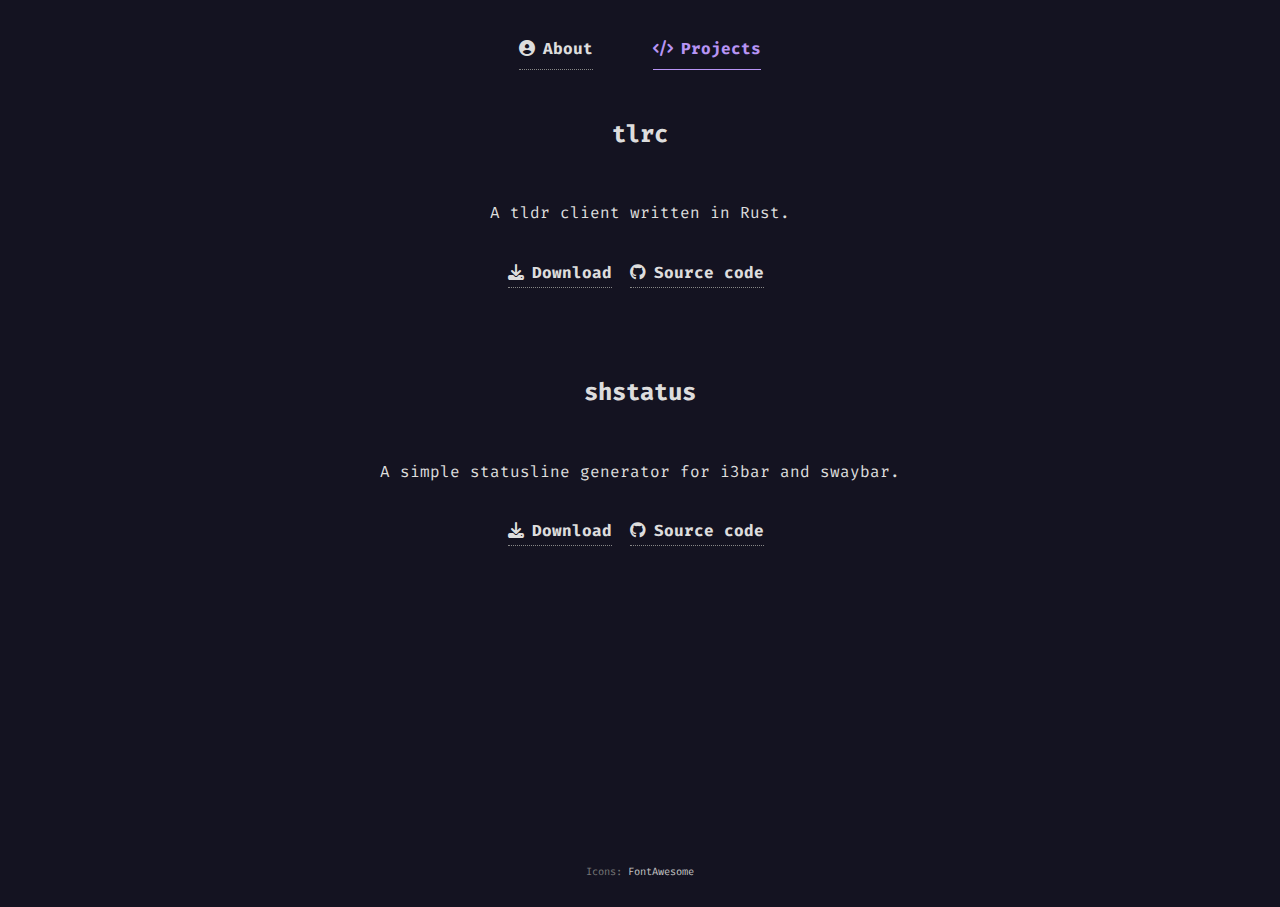
==== projects.html @ aa68a4f5 "Initial commit" ====
<!DOCTYPE html>
<html lang="en">

<head>
    <meta charset="UTF-8">
    <meta name="viewport" content="width=device-width, initial-scale=1.0">
    <title>projects - acuteenvy</title>
    <link rel="stylesheet" href="fa/css/fontawesome.min.css">
    <link rel="stylesheet" href="fa/css/solid.min.css">
    <link rel="stylesheet" href="fa/css/brands.min.css">
    <link rel="stylesheet" href="style.css">
</head>

<body>
    <nav id="navbar">
        <a href="/"><i class="fa fa-circle-user"></i>&ensp;About</a>
        <a class="active" href="/projects"><i class="fa-solid fa-code"></i>&ensp;Projects</a>
    </nav>

    <div id="container" style="justify-content: normal;">
        <h2>tlrc</h2>
        <p class="project-title">A tldr client written in Rust.</p>
        <section>
            <a href="https://github.com/acuteenvy/tlrc#installation" target="_blank" rel="noopener noreferrer"><i
                    class="fa-solid fa-download"></i>&ensp;Download</a>&ensp;
            <a href="https://github.com/acuteenvy/tlrc" target="_blank" rel="noopener noreferrer"><i
                    class="fa-brands fa-github"></i>&ensp;Source code</a>&ensp;
        </section>

        <hr style="border: 0;">

        <h2>shstatus</h2>
        <p class="project-title">A simple statusline generator for i3bar and swaybar.</p>
        <section>
            <a href="https://github.com/acuteenvy/shstatus/#installation" target="_blank" rel="noopener noreferrer"><i
                    class="fa-solid fa-download"></i>&ensp;Download</a>&ensp;
            <a href="https://github.com/acuteenvy/shstatus" target="_blank" rel="noopener noreferrer"><i
                    class="fa-brands fa-github"></i>&ensp;Source code</a>&ensp;
        </section>
    </div>

    <footer>Icons: <a id="footer-link" href="https://fontawesome.com" target="_blank"
            rel="noopener noreferrer">FontAwesome</a>
    </footer>
</body>

</html>
---- fa/css/solid.min.css ----
/*!
 * Font Awesome Free 6.4.0 by @fontawesome - https://fontawesome.com
 * License - https://fontawesome.com/license/free (Icons: CC BY 4.0, Fonts: SIL OFL 1.1, Code: MIT License)
 * Copyright 2023 Fonticons, Inc.
 */
:host,:root{--fa-style-family-classic:"Font Awesome 6 Free";--fa-font-solid:normal 900 1em/1 "Font Awesome 6 Free"}@font-face{font-family:"Font Awesome 6 Free";font-style:normal;font-weight:900;font-display:block;src:url(../webfonts/fa-solid-900.woff2) format("woff2"),url(../webfonts/fa-solid-900.ttf) format("truetype")}.fa-solid,.fas{font-weight:900}
---- fa/css/brands.min.css ----
/*!
 * Font Awesome Free 6.4.0 by @fontawesome - https://fontawesome.com
 * License - https://fontawesome.com/license/free (Icons: CC BY 4.0, Fonts: SIL OFL 1.1, Code: MIT License)
 * Copyright 2023 Fonticons, Inc.
 */
:host,:root{--fa-style-family-brands:"Font Awesome 6 Brands";--fa-font-brands:normal 400 1em/1 "Font Awesome 6 Brands"}@font-face{font-family:"Font Awesome 6 Brands";font-style:normal;font-weight:400;font-display:block;src:url(../webfonts/fa-brands-400.woff2) format("woff2"),url(../webfonts/fa-brands-400.ttf) format("truetype")}.fa-brands,.fab{font-weight:400}.fa-monero:before{content:"\f3d0"}.fa-hooli:before{content:"\f427"}.fa-yelp:before{content:"\f1e9"}.fa-cc-visa:before{content:"\f1f0"}.fa-lastfm:before{content:"\f202"}.fa-shopware:before{content:"\f5b5"}.fa-creative-commons-nc:before{content:"\f4e8"}.fa-aws:before{content:"\f375"}.fa-redhat:before{content:"\f7bc"}.fa-yoast:before{content:"\f2b1"}.fa-cloudflare:before{content:"\e07d"}.fa-ups:before{content:"\f7e0"}.fa-wpexplorer:before{content:"\f2de"}.fa-dyalog:before{content:"\f399"}.fa-bity:before{content:"\f37a"}.fa-stackpath:before{content:"\f842"}.fa-buysellads:before{content:"\f20d"}.fa-first-order:before{content:"\f2b0"}.fa-modx:before{content:"\f285"}.fa-guilded:before{content:"\e07e"}.fa-vnv:before{content:"\f40b"}.fa-js-square:before,.fa-square-js:before{content:"\f3b9"}.fa-microsoft:before{content:"\f3ca"}.fa-qq:before{content:"\f1d6"}.fa-orcid:before{content:"\f8d2"}.fa-java:before{content:"\f4e4"}.fa-invision:before{content:"\f7b0"}.fa-creative-commons-pd-alt:before{content:"\f4ed"}.fa-centercode:before{content:"\f380"}.fa-glide-g:before{content:"\f2a6"}.fa-drupal:before{content:"\f1a9"}.fa-hire-a-helper:before{content:"\f3b0"}.fa-creative-commons-by:before{content:"\f4e7"}.fa-unity:before{content:"\e049"}.fa-whmcs:before{content:"\f40d"}.fa-rocketchat:before{content:"\f3e8"}.fa-vk:before{content:"\f189"}.fa-untappd:before{content:"\f405"}.fa-mailchimp:before{content:"\f59e"}.fa-css3-alt:before{content:"\f38b"}.fa-reddit-square:before,.fa-square-reddit:before{content:"\f1a2"}.fa-vimeo-v:before{content:"\f27d"}.fa-contao:before{content:"\f26d"}.fa-square-font-awesome:before{content:"\e5ad"}.fa-deskpro:before{content:"\f38f"}.fa-sistrix:before{content:"\f3ee"}.fa-instagram-square:before,.fa-square-instagram:before{content:"\e055"}.fa-battle-net:before{content:"\f835"}.fa-the-red-yeti:before{content:"\f69d"}.fa-hacker-news-square:before,.fa-square-hacker-news:before{content:"\f3af"}.fa-edge:before{content:"\f282"}.fa-napster:before{content:"\f3d2"}.fa-snapchat-square:before,.fa-square-snapchat:before{content:"\f2ad"}.fa-google-plus-g:before{content:"\f0d5"}.fa-artstation:before{content:"\f77a"}.fa-markdown:before{content:"\f60f"}.fa-sourcetree:before{content:"\f7d3"}.fa-google-plus:before{content:"\f2b3"}.fa-diaspora:before{content:"\f791"}.fa-foursquare:before{content:"\f180"}.fa-stack-overflow:before{content:"\f16c"}.fa-github-alt:before{content:"\f113"}.fa-phoenix-squadron:before{content:"\f511"}.fa-pagelines:before{content:"\f18c"}.fa-algolia:before{content:"\f36c"}.fa-red-river:before{content:"\f3e3"}.fa-creative-commons-sa:before{content:"\f4ef"}.fa-safari:before{content:"\f267"}.fa-google:before{content:"\f1a0"}.fa-font-awesome-alt:before,.fa-square-font-awesome-stroke:before{content:"\f35c"}.fa-atlassian:before{content:"\f77b"}.fa-linkedin-in:before{content:"\f0e1"}.fa-digital-ocean:before{content:"\f391"}.fa-nimblr:before{content:"\f5a8"}.fa-chromecast:before{content:"\f838"}.fa-evernote:before{content:"\f839"}.fa-hacker-news:before{content:"\f1d4"}.fa-creative-commons-sampling:before{content:"\f4f0"}.fa-adversal:before{content:"\f36a"}.fa-creative-commons:before{content:"\f25e"}.fa-watchman-monitoring:before{content:"\e087"}.fa-fonticons:before{content:"\f280"}.fa-weixin:before{content:"\f1d7"}.fa-shirtsinbulk:before{content:"\f214"}.fa-codepen:before{content:"\f1cb"}.fa-git-alt:before{content:"\f841"}.fa-lyft:before{content:"\f3c3"}.fa-rev:before{content:"\f5b2"}.fa-windows:before{content:"\f17a"}.fa-wizards-of-the-coast:before{content:"\f730"}.fa-square-viadeo:before,.fa-viadeo-square:before{content:"\f2aa"}.fa-meetup:before{content:"\f2e0"}.fa-centos:before{content:"\f789"}.fa-adn:before{content:"\f170"}.fa-cloudsmith:before{content:"\f384"}.fa-pied-piper-alt:before{content:"\f1a8"}.fa-dribbble-square:before,.fa-square-dribbble:before{content:"\f397"}.fa-codiepie:before{content:"\f284"}.fa-node:before{content:"\f419"}.fa-mix:before{content:"\f3cb"}.fa-steam:before{content:"\f1b6"}.fa-cc-apple-pay:before{content:"\f416"}.fa-scribd:before{content:"\f28a"}.fa-openid:before{content:"\f19b"}.fa-instalod:before{content:"\e081"}.fa-expeditedssl:before{content:"\f23e"}.fa-sellcast:before{content:"\f2da"}.fa-square-twitter:before,.fa-twitter-square:before{content:"\f081"}.fa-r-project:before{content:"\f4f7"}.fa-delicious:before{content:"\f1a5"}.fa-freebsd:before{content:"\f3a4"}.fa-vuejs:before{content:"\f41f"}.fa-accusoft:before{content:"\f369"}.fa-ioxhost:before{content:"\f208"}.fa-fonticons-fi:before{content:"\f3a2"}.fa-app-store:before{content:"\f36f"}.fa-cc-mastercard:before{content:"\f1f1"}.fa-itunes-note:before{content:"\f3b5"}.fa-golang:before{content:"\e40f"}.fa-kickstarter:before{content:"\f3bb"}.fa-grav:before{content:"\f2d6"}.fa-weibo:before{content:"\f18a"}.fa-uncharted:before{content:"\e084"}.fa-firstdraft:before{content:"\f3a1"}.fa-square-youtube:before,.fa-youtube-square:before{content:"\f431"}.fa-wikipedia-w:before{content:"\f266"}.fa-rendact:before,.fa-wpressr:before{content:"\f3e4"}.fa-angellist:before{content:"\f209"}.fa-galactic-republic:before{content:"\f50c"}.fa-nfc-directional:before{content:"\e530"}.fa-skype:before{content:"\f17e"}.fa-joget:before{content:"\f3b7"}.fa-fedora:before{content:"\f798"}.fa-stripe-s:before{content:"\f42a"}.fa-meta:before{content:"\e49b"}.fa-laravel:before{content:"\f3bd"}.fa-hotjar:before{content:"\f3b1"}.fa-bluetooth-b:before{content:"\f294"}.fa-sticker-mule:before{content:"\f3f7"}.fa-creative-commons-zero:before{content:"\f4f3"}.fa-hips:before{content:"\f452"}.fa-behance:before{content:"\f1b4"}.fa-reddit:before{content:"\f1a1"}.fa-discord:before{content:"\f392"}.fa-chrome:before{content:"\f268"}.fa-app-store-ios:before{content:"\f370"}.fa-cc-discover:before{content:"\f1f2"}.fa-wpbeginner:before{content:"\f297"}.fa-confluence:before{content:"\f78d"}.fa-mdb:before{content:"\f8ca"}.fa-dochub:before{content:"\f394"}.fa-accessible-icon:before{content:"\f368"}.fa-ebay:before{content:"\f4f4"}.fa-amazon:before{content:"\f270"}.fa-unsplash:before{content:"\e07c"}.fa-yarn:before{content:"\f7e3"}.fa-square-steam:before,.fa-steam-square:before{content:"\f1b7"}.fa-500px:before{content:"\f26e"}.fa-square-vimeo:before,.fa-vimeo-square:before{content:"\f194"}.fa-asymmetrik:before{content:"\f372"}.fa-font-awesome-flag:before,.fa-font-awesome-logo-full:before,.fa-font-awesome:before{content:"\f2b4"}.fa-gratipay:before{content:"\f184"}.fa-apple:before{content:"\f179"}.fa-hive:before{content:"\e07f"}.fa-gitkraken:before{content:"\f3a6"}.fa-keybase:before{content:"\f4f5"}.fa-apple-pay:before{content:"\f415"}.fa-padlet:before{content:"\e4a0"}.fa-amazon-pay:before{content:"\f42c"}.fa-github-square:before,.fa-square-github:before{content:"\f092"}.fa-stumbleupon:before{content:"\f1a4"}.fa-fedex:before{content:"\f797"}.fa-phoenix-framework:before{content:"\f3dc"}.fa-shopify:before{content:"\e057"}.fa-neos:before{content:"\f612"}.fa-hackerrank:before{content:"\f5f7"}.fa-researchgate:before{content:"\f4f8"}.fa-swift:before{content:"\f8e1"}.fa-angular:before{content:"\f420"}.fa-speakap:before{content:"\f3f3"}.fa-angrycreative:before{content:"\f36e"}.fa-y-combinator:before{content:"\f23b"}.fa-empire:before{content:"\f1d1"}.fa-envira:before{content:"\f299"}.fa-gitlab-square:before,.fa-square-gitlab:before{content:"\e5ae"}.fa-studiovinari:before{content:"\f3f8"}.fa-pied-piper:before{content:"\f2ae"}.fa-wordpress:before{content:"\f19a"}.fa-product-hunt:before{content:"\f288"}.fa-firefox:before{content:"\f269"}.fa-linode:before{content:"\f2b8"}.fa-goodreads:before{content:"\f3a8"}.fa-odnoklassniki-square:before,.fa-square-odnoklassniki:before{content:"\f264"}.fa-jsfiddle:before{content:"\f1cc"}.fa-sith:before{content:"\f512"}.fa-themeisle:before{content:"\f2b2"}.fa-page4:before{content:"\f3d7"}.fa-hashnode:before{content:"\e499"}.fa-react:before{content:"\f41b"}.fa-cc-paypal:before{content:"\f1f4"}.fa-squarespace:before{content:"\f5be"}.fa-cc-stripe:before{content:"\f1f5"}.fa-creative-commons-share:before{content:"\f4f2"}.fa-bitcoin:before{content:"\f379"}.fa-keycdn:before{content:"\f3ba"}.fa-opera:before{content:"\f26a"}.fa-itch-io:before{content:"\f83a"}.fa-umbraco:before{content:"\f8e8"}.fa-galactic-senate:before{content:"\f50d"}.fa-ubuntu:before{content:"\f7df"}.fa-draft2digital:before{content:"\f396"}.fa-stripe:before{content:"\f429"}.fa-houzz:before{content:"\f27c"}.fa-gg:before{content:"\f260"}.fa-dhl:before{content:"\f790"}.fa-pinterest-square:before,.fa-square-pinterest:before{content:"\f0d3"}.fa-xing:before{content:"\f168"}.fa-blackberry:before{content:"\f37b"}.fa-creative-commons-pd:before{content:"\f4ec"}.fa-playstation:before{content:"\f3df"}.fa-quinscape:before{content:"\f459"}.fa-less:before{content:"\f41d"}.fa-blogger-b:before{content:"\f37d"}.fa-opencart:before{content:"\f23d"}.fa-vine:before{content:"\f1ca"}.fa-paypal:before{content:"\f1ed"}.fa-gitlab:before{content:"\f296"}.fa-typo3:before{content:"\f42b"}.fa-reddit-alien:before{content:"\f281"}.fa-yahoo:before{content:"\f19e"}.fa-dailymotion:before{content:"\e052"}.fa-affiliatetheme:before{content:"\f36b"}.fa-pied-piper-pp:before{content:"\f1a7"}.fa-bootstrap:before{content:"\f836"}.fa-odnoklassniki:before{content:"\f263"}.fa-nfc-symbol:before{content:"\e531"}.fa-ethereum:before{content:"\f42e"}.fa-speaker-deck:before{content:"\f83c"}.fa-creative-commons-nc-eu:before{content:"\f4e9"}.fa-patreon:before{content:"\f3d9"}.fa-avianex:before{content:"\f374"}.fa-ello:before{content:"\f5f1"}.fa-gofore:before{content:"\f3a7"}.fa-bimobject:before{content:"\f378"}.fa-facebook-f:before{content:"\f39e"}.fa-google-plus-square:before,.fa-square-google-plus:before{content:"\f0d4"}.fa-mandalorian:before{content:"\f50f"}.fa-first-order-alt:before{content:"\f50a"}.fa-osi:before{content:"\f41a"}.fa-google-wallet:before{content:"\f1ee"}.fa-d-and-d-beyond:before{content:"\f6ca"}.fa-periscope:before{content:"\f3da"}.fa-fulcrum:before{content:"\f50b"}.fa-cloudscale:before{content:"\f383"}.fa-forumbee:before{content:"\f211"}.fa-mizuni:before{content:"\f3cc"}.fa-schlix:before{content:"\f3ea"}.fa-square-xing:before,.fa-xing-square:before{content:"\f169"}.fa-bandcamp:before{content:"\f2d5"}.fa-wpforms:before{content:"\f298"}.fa-cloudversify:before{content:"\f385"}.fa-usps:before{content:"\f7e1"}.fa-megaport:before{content:"\f5a3"}.fa-magento:before{content:"\f3c4"}.fa-spotify:before{content:"\f1bc"}.fa-optin-monster:before{content:"\f23c"}.fa-fly:before{content:"\f417"}.fa-aviato:before{content:"\f421"}.fa-itunes:before{content:"\f3b4"}.fa-cuttlefish:before{content:"\f38c"}.fa-blogger:before{content:"\f37c"}.fa-flickr:before{content:"\f16e"}.fa-viber:before{content:"\f409"}.fa-soundcloud:before{content:"\f1be"}.fa-digg:before{content:"\f1a6"}.fa-tencent-weibo:before{content:"\f1d5"}.fa-symfony:before{content:"\f83d"}.fa-maxcdn:before{content:"\f136"}.fa-etsy:before{content:"\f2d7"}.fa-facebook-messenger:before{content:"\f39f"}.fa-audible:before{content:"\f373"}.fa-think-peaks:before{content:"\f731"}.fa-bilibili:before{content:"\e3d9"}.fa-erlang:before{content:"\f39d"}.fa-cotton-bureau:before{content:"\f89e"}.fa-dashcube:before{content:"\f210"}.fa-42-group:before,.fa-innosoft:before{content:"\e080"}.fa-stack-exchange:before{content:"\f18d"}.fa-elementor:before{content:"\f430"}.fa-pied-piper-square:before,.fa-square-pied-piper:before{content:"\e01e"}.fa-creative-commons-nd:before{content:"\f4eb"}.fa-palfed:before{content:"\f3d8"}.fa-superpowers:before{content:"\f2dd"}.fa-resolving:before{content:"\f3e7"}.fa-xbox:before{content:"\f412"}.fa-searchengin:before{content:"\f3eb"}.fa-tiktok:before{content:"\e07b"}.fa-facebook-square:before,.fa-square-facebook:before{content:"\f082"}.fa-renren:before{content:"\f18b"}.fa-linux:before{content:"\f17c"}.fa-glide:before{content:"\f2a5"}.fa-linkedin:before{content:"\f08c"}.fa-hubspot:before{content:"\f3b2"}.fa-deploydog:before{content:"\f38e"}.fa-twitch:before{content:"\f1e8"}.fa-ravelry:before{content:"\f2d9"}.fa-mixer:before{content:"\e056"}.fa-lastfm-square:before,.fa-square-lastfm:before{content:"\f203"}.fa-vimeo:before{content:"\f40a"}.fa-mendeley:before{content:"\f7b3"}.fa-uniregistry:before{content:"\f404"}.fa-figma:before{content:"\f799"}.fa-creative-commons-remix:before{content:"\f4ee"}.fa-cc-amazon-pay:before{content:"\f42d"}.fa-dropbox:before{content:"\f16b"}.fa-instagram:before{content:"\f16d"}.fa-cmplid:before{content:"\e360"}.fa-facebook:before{content:"\f09a"}.fa-gripfire:before{content:"\f3ac"}.fa-jedi-order:before{content:"\f50e"}.fa-uikit:before{content:"\f403"}.fa-fort-awesome-alt:before{content:"\f3a3"}.fa-phabricator:before{content:"\f3db"}.fa-ussunnah:before{content:"\f407"}.fa-earlybirds:before{content:"\f39a"}.fa-trade-federation:before{content:"\f513"}.fa-autoprefixer:before{content:"\f41c"}.fa-whatsapp:before{content:"\f232"}.fa-slideshare:before{content:"\f1e7"}.fa-google-play:before{content:"\f3ab"}.fa-viadeo:before{content:"\f2a9"}.fa-line:before{content:"\f3c0"}.fa-google-drive:before{content:"\f3aa"}.fa-servicestack:before{content:"\f3ec"}.fa-simplybuilt:before{content:"\f215"}.fa-bitbucket:before{content:"\f171"}.fa-imdb:before{content:"\f2d8"}.fa-deezer:before{content:"\e077"}.fa-raspberry-pi:before{content:"\f7bb"}.fa-jira:before{content:"\f7b1"}.fa-docker:before{content:"\f395"}.fa-screenpal:before{content:"\e570"}.fa-bluetooth:before{content:"\f293"}.fa-gitter:before{content:"\f426"}.fa-d-and-d:before{content:"\f38d"}.fa-microblog:before{content:"\e01a"}.fa-cc-diners-club:before{content:"\f24c"}.fa-gg-circle:before{content:"\f261"}.fa-pied-piper-hat:before{content:"\f4e5"}.fa-kickstarter-k:before{content:"\f3bc"}.fa-yandex:before{content:"\f413"}.fa-readme:before{content:"\f4d5"}.fa-html5:before{content:"\f13b"}.fa-sellsy:before{content:"\f213"}.fa-sass:before{content:"\f41e"}.fa-wirsindhandwerk:before,.fa-wsh:before{content:"\e2d0"}.fa-buromobelexperte:before{content:"\f37f"}.fa-salesforce:before{content:"\f83b"}.fa-octopus-deploy:before{content:"\e082"}.fa-medapps:before{content:"\f3c6"}.fa-ns8:before{content:"\f3d5"}.fa-pinterest-p:before{content:"\f231"}.fa-apper:before{content:"\f371"}.fa-fort-awesome:before{content:"\f286"}.fa-waze:before{content:"\f83f"}.fa-cc-jcb:before{content:"\f24b"}.fa-snapchat-ghost:before,.fa-snapchat:before{content:"\f2ab"}.fa-fantasy-flight-games:before{content:"\f6dc"}.fa-rust:before{content:"\e07a"}.fa-wix:before{content:"\f5cf"}.fa-behance-square:before,.fa-square-behance:before{content:"\f1b5"}.fa-supple:before{content:"\f3f9"}.fa-rebel:before{content:"\f1d0"}.fa-css3:before{content:"\f13c"}.fa-staylinked:before{content:"\f3f5"}.fa-kaggle:before{content:"\f5fa"}.fa-space-awesome:before{content:"\e5ac"}.fa-deviantart:before{content:"\f1bd"}.fa-cpanel:before{content:"\f388"}.fa-goodreads-g:before{content:"\f3a9"}.fa-git-square:before,.fa-square-git:before{content:"\f1d2"}.fa-square-tumblr:before,.fa-tumblr-square:before{content:"\f174"}.fa-trello:before{content:"\f181"}.fa-creative-commons-nc-jp:before{content:"\f4ea"}.fa-get-pocket:before{content:"\f265"}.fa-perbyte:before{content:"\e083"}.fa-grunt:before{content:"\f3ad"}.fa-weebly:before{content:"\f5cc"}.fa-connectdevelop:before{content:"\f20e"}.fa-leanpub:before{content:"\f212"}.fa-black-tie:before{content:"\f27e"}.fa-themeco:before{content:"\f5c6"}.fa-python:before{content:"\f3e2"}.fa-android:before{content:"\f17b"}.fa-bots:before{content:"\e340"}.fa-free-code-camp:before{content:"\f2c5"}.fa-hornbill:before{content:"\f592"}.fa-js:before{content:"\f3b8"}.fa-ideal:before{content:"\e013"}.fa-git:before{content:"\f1d3"}.fa-dev:before{content:"\f6cc"}.fa-sketch:before{content:"\f7c6"}.fa-yandex-international:before{content:"\f414"}.fa-cc-amex:before{content:"\f1f3"}.fa-uber:before{content:"\f402"}.fa-github:before{content:"\f09b"}.fa-php:before{content:"\f457"}.fa-alipay:before{content:"\f642"}.fa-youtube:before{content:"\f167"}.fa-skyatlas:before{content:"\f216"}.fa-firefox-browser:before{content:"\e007"}.fa-replyd:before{content:"\f3e6"}.fa-suse:before{content:"\f7d6"}.fa-jenkins:before{content:"\f3b6"}.fa-twitter:before{content:"\f099"}.fa-rockrms:before{content:"\f3e9"}.fa-pinterest:before{content:"\f0d2"}.fa-buffer:before{content:"\f837"}.fa-npm:before{content:"\f3d4"}.fa-yammer:before{content:"\f840"}.fa-btc:before{content:"\f15a"}.fa-dribbble:before{content:"\f17d"}.fa-stumbleupon-circle:before{content:"\f1a3"}.fa-internet-explorer:before{content:"\f26b"}.fa-stubber:before{content:"\e5c7"}.fa-telegram-plane:before,.fa-telegram:before{content:"\f2c6"}.fa-old-republic:before{content:"\f510"}.fa-odysee:before{content:"\e5c6"}.fa-square-whatsapp:before,.fa-whatsapp-square:before{content:"\f40c"}.fa-node-js:before{content:"\f3d3"}.fa-edge-legacy:before{content:"\e078"}.fa-slack-hash:before,.fa-slack:before{content:"\f198"}.fa-medrt:before{content:"\f3c8"}.fa-usb:before{content:"\f287"}.fa-tumblr:before{content:"\f173"}.fa-vaadin:before{content:"\f408"}.fa-quora:before{content:"\f2c4"}.fa-reacteurope:before{content:"\f75d"}.fa-medium-m:before,.fa-medium:before{content:"\f23a"}.fa-amilia:before{content:"\f36d"}.fa-mixcloud:before{content:"\f289"}.fa-flipboard:before{content:"\f44d"}.fa-viacoin:before{content:"\f237"}.fa-critical-role:before{content:"\f6c9"}.fa-sitrox:before{content:"\e44a"}.fa-discourse:before{content:"\f393"}.fa-joomla:before{content:"\f1aa"}.fa-mastodon:before{content:"\f4f6"}.fa-airbnb:before{content:"\f834"}.fa-wolf-pack-battalion:before{content:"\f514"}.fa-buy-n-large:before{content:"\f8a6"}.fa-gulp:before{content:"\f3ae"}.fa-creative-commons-sampling-plus:before{content:"\f4f1"}.fa-strava:before{content:"\f428"}.fa-ember:before{content:"\f423"}.fa-canadian-maple-leaf:before{content:"\f785"}.fa-teamspeak:before{content:"\f4f9"}.fa-pushed:before{content:"\f3e1"}.fa-wordpress-simple:before{content:"\f411"}.fa-nutritionix:before{content:"\f3d6"}.fa-wodu:before{content:"\e088"}.fa-google-pay:before{content:"\e079"}.fa-intercom:before{content:"\f7af"}.fa-zhihu:before{content:"\f63f"}.fa-korvue:before{content:"\f42f"}.fa-pix:before{content:"\e43a"}.fa-steam-symbol:before{content:"\f3f6"}
---- style.css ----
@import url('https://fonts.googleapis.com/css2?family=Fira+Code:wght@400;700&display=swap');

body {
    background-color: #141321;
    color: #dddddd;
    margin: auto;
    max-width: 960px;
    line-height: 1.8em;
    font-family: 'Fira Code', monospace;
}

#navbar {
    width: 100%;
    display: flex;
    justify-content: center;
}

#navbar a {
    margin: 30px 30px;
    padding: 5px 0px;
}

#navbar a.active {
    color: #b794f4;
    border-bottom: 1px solid #b794f4;
}

#container {
    min-height: 82vh;
    display: flex;
    align-items: center;
    justify-content: center;
    flex-direction: column;
}

#footer-link {
    color: #c4c4c4;
    font-weight: normal;
    text-decoration: none;
    border: none;
}

.icon-link,
.icon-link:hover {
    border: none;
}

code {
    color: #b794f4;
    background-color: #1e1e2e;
    padding: 5px;
}

footer {
    color: #777777;
    font-size: 10.4px;
    text-align: center;
    margin: 20px;
}

a {
    color: #dddddd;
    font-weight: bold;
    text-decoration: none;
    border-bottom: 1px dotted #868686;
    padding-bottom: 4px;
}

a:hover,
#footer-link:hover {
    color: #ffffff;
    border-bottom: 1px solid #ffffff;
}

hr {
    border: 1px solid #403c77;
    width: 25%;
    margin-top: 50px;
    margin-bottom: 20px;
}

.project-title {
    padding: 15px;
}
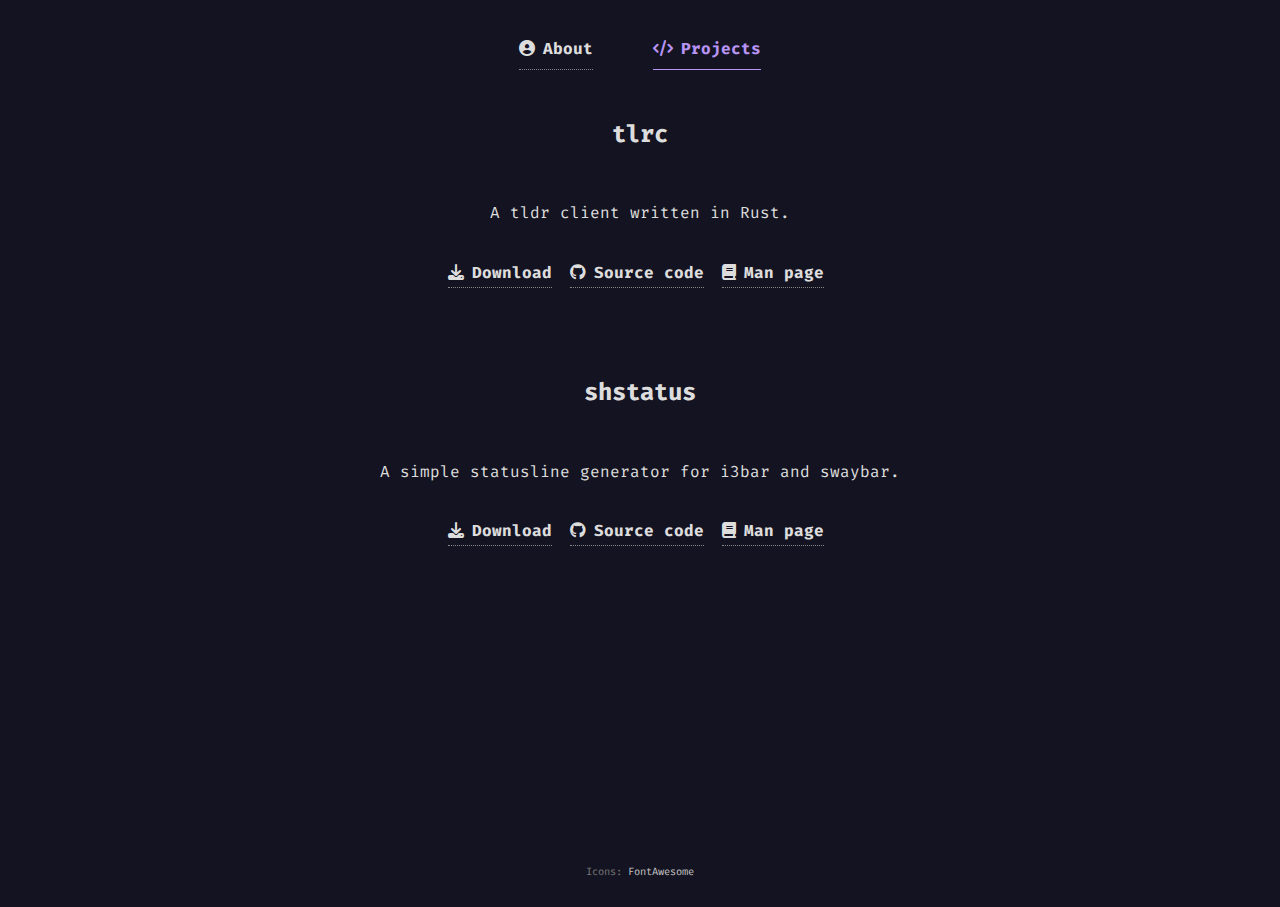
==== commit 28e56cc0: "Add links to documentation" ====
--- a/projects.html
+++ b/projects.html
@@ -25,6 +25,7 @@
                     class="fa-solid fa-download"></i>&ensp;Download</a>&ensp;
             <a href="https://github.com/acuteenvy/tlrc" target="_blank" rel="noopener noreferrer"><i
                     class="fa-brands fa-github"></i>&ensp;Source code</a>&ensp;
+            <a href="/tlrc" target="_blank"><i class="fa-solid fa-book"></i>&ensp;Man page</a>&ensp;
         </section>
 
         <hr style="border: 0;">
@@ -36,6 +37,7 @@
                     class="fa-solid fa-download"></i>&ensp;Download</a>&ensp;
             <a href="https://github.com/acuteenvy/shstatus" target="_blank" rel="noopener noreferrer"><i
                     class="fa-brands fa-github"></i>&ensp;Source code</a>&ensp;
+            <a href="/shstatus" target="_blank"><i class="fa-solid fa-book"></i>&ensp;Man page</a>&ensp;
         </section>
     </div>
 
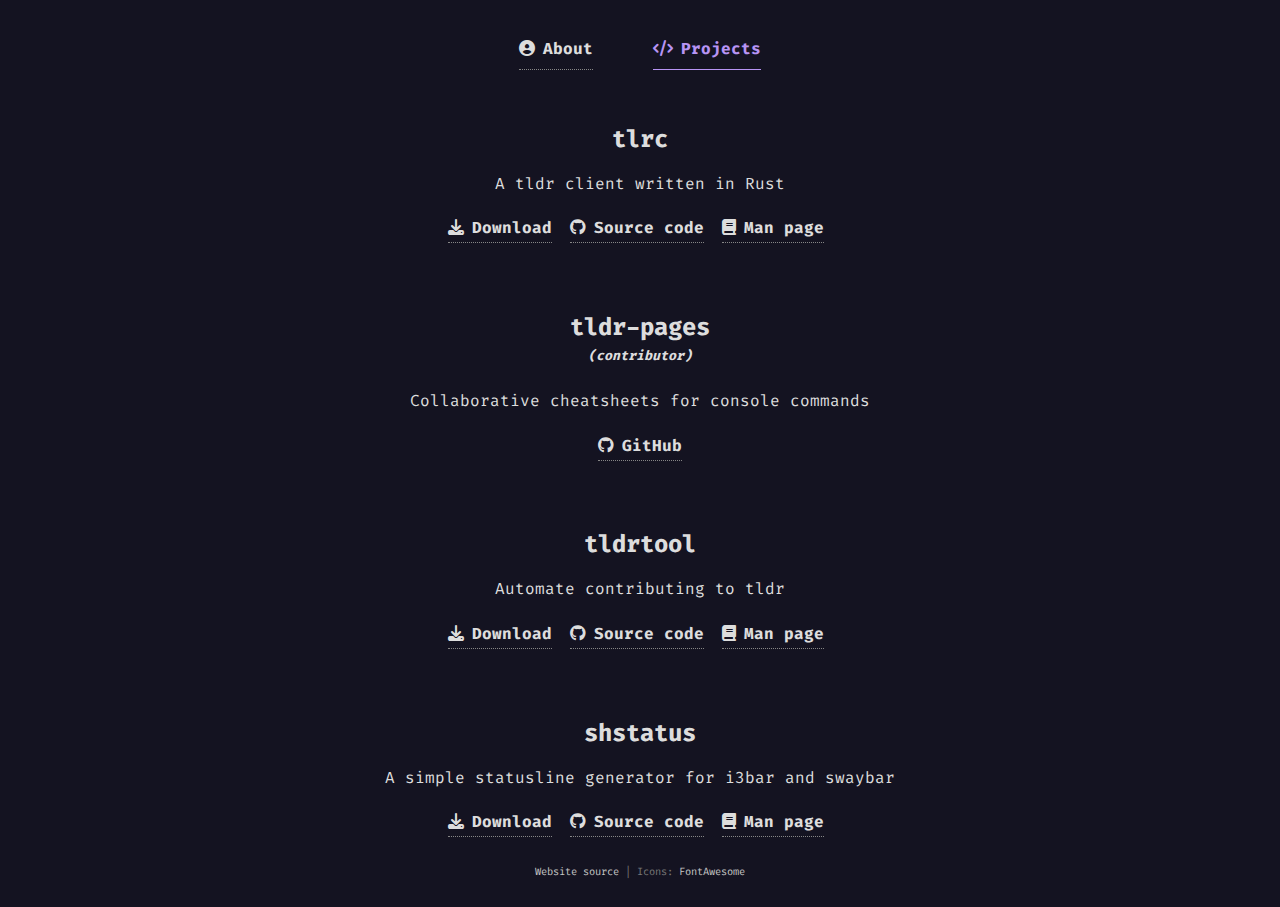
==== commit b47556b3: "projects: update, add source link to footer" ====
--- a/projects.html
+++ b/projects.html
@@ -18,8 +18,8 @@
     </nav>
 
     <div id="container" style="justify-content: normal;">
-        <h2>tlrc</h2>
-        <p class="project-title">A tldr client written in Rust.</p>
+        <h2 class="project-name" style="margin-top: 25px;">tlrc</h2>
+        <p>A tldr client written in Rust</p>
         <section>
             <a href="https://github.com/acuteenvy/tlrc#installation" target="_blank" rel="noopener noreferrer"><i
                     class="fa-solid fa-download"></i>&ensp;Download</a>&ensp;
@@ -30,8 +30,30 @@
 
         <hr style="border: 0;">
 
-        <h2>shstatus</h2>
-        <p class="project-title">A simple statusline generator for i3bar and swaybar.</p>
+        <h2 class="project-name">tldr-pages</h2>
+        <h5 class="under-name">(contributor)</h5>
+        <p>Collaborative cheatsheets for console commands</p>
+        <section>
+            <a href="https://github.com/tldr-pages/tldr" target="_blank" rel="noopener noreferrer"><i
+                    class="fa-brands fa-github"></i>&ensp;GitHub</a>
+        </section>
+
+        <hr style="border: 0;">
+
+        <h2 class="project-name">tldrtool</h2>
+        <p>Automate contributing to tldr</p>
+        <section>
+            <a href="https://github.com/acuteenvy/tldrtool#installation" target="_blank" rel="noopener noreferrer"><i
+                    class="fa-solid fa-download"></i>&ensp;Download</a>&ensp;
+            <a href="https://github.com/acuteenvy/tldrtool" target="_blank" rel="noopener noreferrer"><i
+                    class="fa-brands fa-github"></i>&ensp;Source code</a>&ensp;
+            <a href="/tldrtool" target="_blank"><i class="fa-solid fa-book"></i>&ensp;Man page</a>&ensp;
+        </section>
+
+        <hr style="border: 0;">
+
+        <h2 class="project-name">shstatus</h2>
+        <p>A simple statusline generator for i3bar and swaybar</p>
         <section>
             <a href="https://github.com/acuteenvy/shstatus/#installation" target="_blank" rel="noopener noreferrer"><i
                     class="fa-solid fa-download"></i>&ensp;Download</a>&ensp;
@@ -41,7 +63,10 @@
         </section>
     </div>
 
-    <footer>Icons: <a id="footer-link" href="https://fontawesome.com" target="_blank"
+    <footer>
+        <a class="footer-link" href="https://github.com/acuteenvy/acuteenvy.github.io" target="_blank"
+            rel="noopener noreferrer">Website source</a> |
+        Icons: <a class="footer-link" href="https://fontawesome.com" target="_blank"
             rel="noopener noreferrer">FontAwesome</a>
     </footer>
 </body>
--- a/style.css
+++ b/style.css
@@ -33,7 +33,7 @@
     flex-direction: column;
 }
 
-#footer-link {
+.footer-link {
     color: #c4c4c4;
     font-weight: normal;
     text-decoration: none;
@@ -79,6 +79,12 @@
     margin-bottom: 20px;
 }
 
-.project-title {
-    padding: 15px;
+.project-name,
+.under-name {
+    margin-bottom: 0;
+    margin-top: 0;
 }
+
+.under-name {
+    font-style: italic;
+}
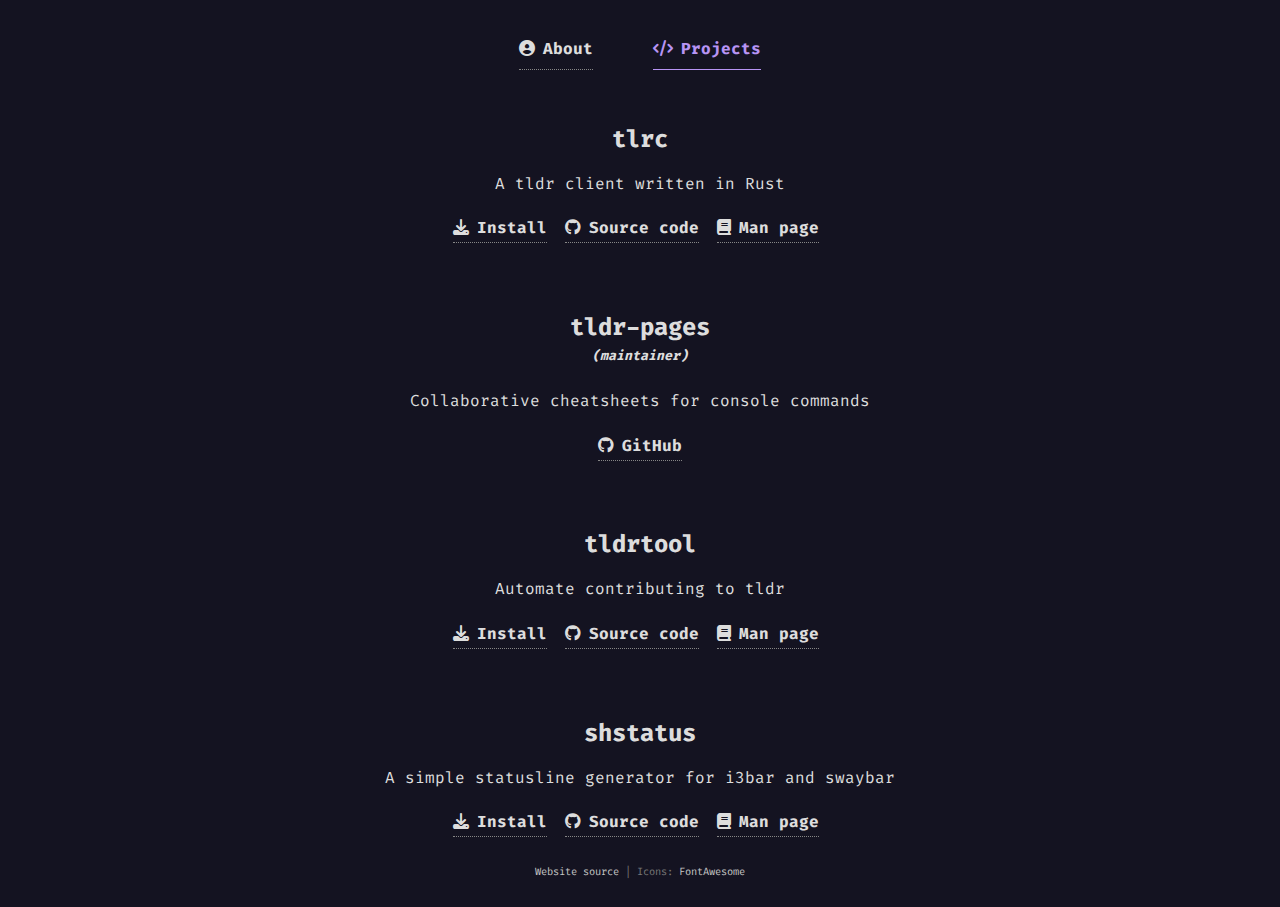
==== commit c665fbd3: "Remove `target="_blank"`" ====
--- a/projects.html
+++ b/projects.html
@@ -21,20 +21,20 @@
         <h2 class="project-name" style="margin-top: 25px;">tlrc</h2>
         <p>A tldr client written in Rust</p>
         <section>
-            <a href="https://github.com/acuteenvy/tlrc#installation" target="_blank" rel="noopener noreferrer"><i
-                    class="fa-solid fa-download"></i>&ensp;Download</a>&ensp;
-            <a href="https://github.com/acuteenvy/tlrc" target="_blank" rel="noopener noreferrer"><i
+            <a href="https://github.com/acuteenvy/tlrc#installation" rel="noopener noreferrer"><i
+                    class="fa-solid fa-download"></i>&ensp;Install</a>&ensp;
+            <a href="https://github.com/acuteenvy/tlrc" rel="noopener noreferrer"><i
                     class="fa-brands fa-github"></i>&ensp;Source code</a>&ensp;
-            <a href="/tlrc" target="_blank"><i class="fa-solid fa-book"></i>&ensp;Man page</a>&ensp;
+            <a href="/tlrc"><i class="fa-solid fa-book"></i>&ensp;Man page</a>&ensp;
         </section>
 
         <hr style="border: 0;">
 
         <h2 class="project-name">tldr-pages</h2>
-        <h5 class="under-name">(contributor)</h5>
+        <h5 class="under-name">(maintainer)</h5>
         <p>Collaborative cheatsheets for console commands</p>
         <section>
-            <a href="https://github.com/tldr-pages/tldr" target="_blank" rel="noopener noreferrer"><i
+            <a href="https://github.com/tldr-pages/tldr" rel="noopener noreferrer"><i
                     class="fa-brands fa-github"></i>&ensp;GitHub</a>
         </section>
 
@@ -43,11 +43,11 @@
         <h2 class="project-name">tldrtool</h2>
         <p>Automate contributing to tldr</p>
         <section>
-            <a href="https://github.com/acuteenvy/tldrtool#installation" target="_blank" rel="noopener noreferrer"><i
-                    class="fa-solid fa-download"></i>&ensp;Download</a>&ensp;
-            <a href="https://github.com/acuteenvy/tldrtool" target="_blank" rel="noopener noreferrer"><i
+            <a href="https://github.com/acuteenvy/tldrtool#installation" rel="noopener noreferrer"><i
+                    class="fa-solid fa-download"></i>&ensp;Install</a>&ensp;
+            <a href="https://github.com/acuteenvy/tldrtool" rel="noopener noreferrer"><i
                     class="fa-brands fa-github"></i>&ensp;Source code</a>&ensp;
-            <a href="/tldrtool" target="_blank"><i class="fa-solid fa-book"></i>&ensp;Man page</a>&ensp;
+            <a href="/tldrtool"><i class="fa-solid fa-book"></i>&ensp;Man page</a>&ensp;
         </section>
 
         <hr style="border: 0;">
@@ -55,18 +55,18 @@
         <h2 class="project-name">shstatus</h2>
         <p>A simple statusline generator for i3bar and swaybar</p>
         <section>
-            <a href="https://github.com/acuteenvy/shstatus/#installation" target="_blank" rel="noopener noreferrer"><i
-                    class="fa-solid fa-download"></i>&ensp;Download</a>&ensp;
-            <a href="https://github.com/acuteenvy/shstatus" target="_blank" rel="noopener noreferrer"><i
+            <a href="https://github.com/acuteenvy/shstatus/#installation" rel="noopener noreferrer"><i
+                    class="fa-solid fa-download"></i>&ensp;Install</a>&ensp;
+            <a href="https://github.com/acuteenvy/shstatus" rel="noopener noreferrer"><i
                     class="fa-brands fa-github"></i>&ensp;Source code</a>&ensp;
-            <a href="/shstatus" target="_blank"><i class="fa-solid fa-book"></i>&ensp;Man page</a>&ensp;
+            <a href="/shstatus"><i class="fa-solid fa-book"></i>&ensp;Man page</a>&ensp;
         </section>
     </div>
 
     <footer>
-        <a class="footer-link" href="https://github.com/acuteenvy/acuteenvy.github.io" target="_blank"
+        <a class="footer-link" href="https://github.com/acuteenvy/acuteenvy.github.io"
             rel="noopener noreferrer">Website source</a> |
-        Icons: <a class="footer-link" href="https://fontawesome.com" target="_blank"
+        Icons: <a class="footer-link" href="https://fontawesome.com"
             rel="noopener noreferrer">FontAwesome</a>
     </footer>
 </body>
--- a/style.css
+++ b/style.css
@@ -66,8 +66,7 @@
     padding-bottom: 4px;
 }
 
-a:hover,
-#footer-link:hover {
+a:hover {
     color: #ffffff;
     border-bottom: 1px solid #ffffff;
 }
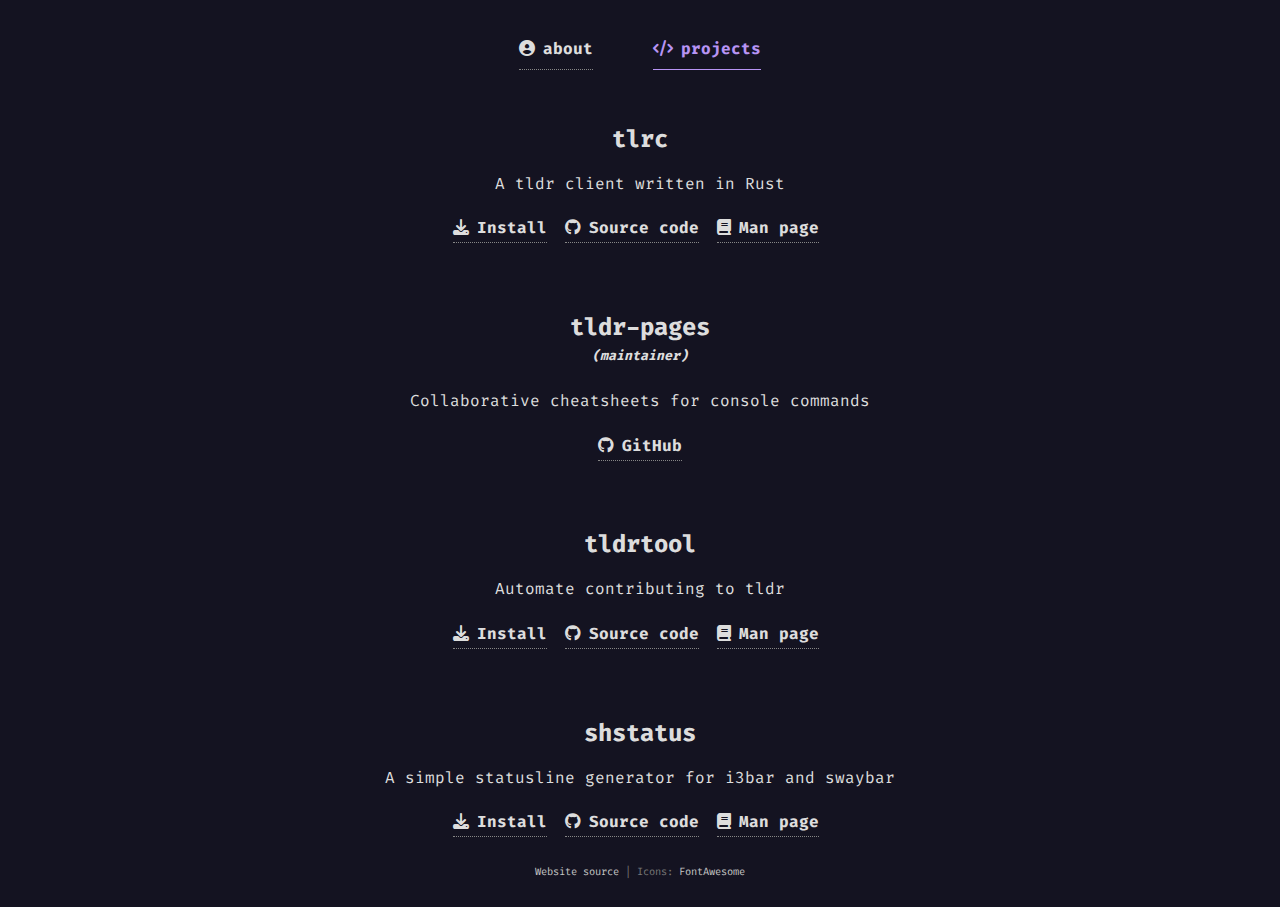
==== commit 314bcecb: "Add matrix url & pgp key" ====
--- a/projects.html
+++ b/projects.html
@@ -4,7 +4,7 @@
 <head>
     <meta charset="UTF-8">
     <meta name="viewport" content="width=device-width, initial-scale=1.0">
-    <title>projects - acuteenvy</title>
+    <title>projects | acuteenvy</title>
     <link rel="stylesheet" href="fa/css/fontawesome.min.css">
     <link rel="stylesheet" href="fa/css/solid.min.css">
     <link rel="stylesheet" href="fa/css/brands.min.css">
@@ -13,8 +13,8 @@
 
 <body>
     <nav id="navbar">
-        <a href="/"><i class="fa fa-circle-user"></i>&ensp;About</a>
-        <a class="active" href="/projects"><i class="fa-solid fa-code"></i>&ensp;Projects</a>
+        <a href="/"><i class="fa fa-circle-user"></i>&ensp;about</a>
+        <a class="active" href="/projects"><i class="fa-solid fa-code"></i>&ensp;projects</a>
     </nav>
 
     <div id="container" style="justify-content: normal;">
@@ -64,10 +64,9 @@
     </div>
 
     <footer>
-        <a class="footer-link" href="https://github.com/acuteenvy/acuteenvy.github.io"
-            rel="noopener noreferrer">Website source</a> |
-        Icons: <a class="footer-link" href="https://fontawesome.com"
-            rel="noopener noreferrer">FontAwesome</a>
+        <a class="footer-link" href="https://github.com/acuteenvy/acuteenvy.github.io" rel="noopener noreferrer">Website
+            source</a> |
+        Icons: <a class="footer-link" href="https://fontawesome.com" rel="noopener noreferrer">FontAwesome</a>
     </footer>
 </body>
 
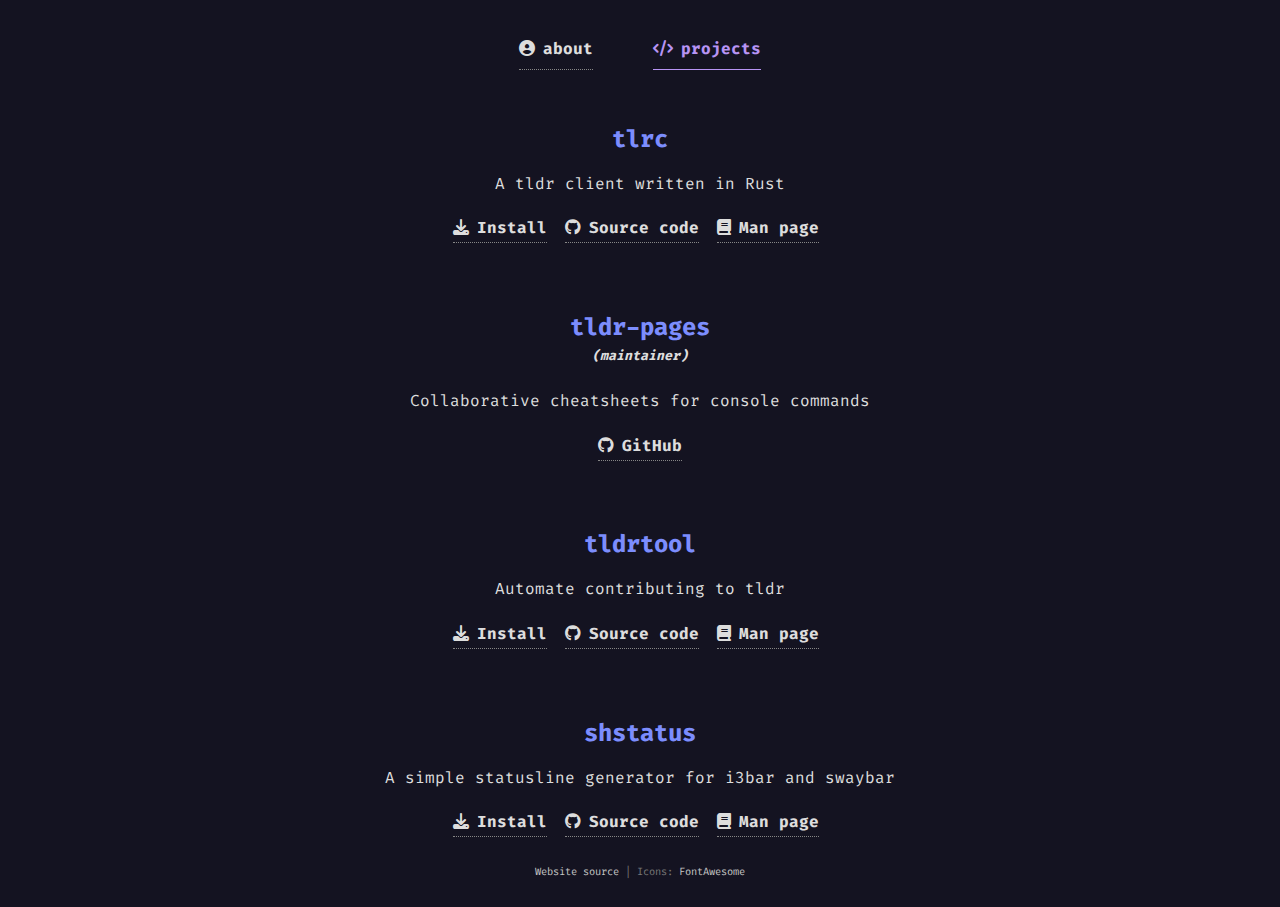
==== commit 1ec9b2ea: "Update URL for tlrc to tldr-pages/tlrc" ====
--- a/projects.html
+++ b/projects.html
@@ -21,11 +21,12 @@
         <h2 class="project-name" style="margin-top: 25px;">tlrc</h2>
         <p>A tldr client written in Rust</p>
         <section>
-            <a href="https://github.com/acuteenvy/tlrc#installation" rel="noopener noreferrer"><i
+            <a href="https://github.com/tldr-pages/tlrc#installation" rel="noopener noreferrer"><i
                     class="fa-solid fa-download"></i>&ensp;Install</a>&ensp;
-            <a href="https://github.com/acuteenvy/tlrc" rel="noopener noreferrer"><i
+            <a href="https://github.com/tldr-pages/tlrc" rel="noopener noreferrer"><i
                     class="fa-brands fa-github"></i>&ensp;Source code</a>&ensp;
-            <a href="/tlrc"><i class="fa-solid fa-book"></i>&ensp;Man page</a>&ensp;
+            <a href="https://tldr.sh/tlrc" rel="noopener noreferrer"><i
+                    class="fa-solid fa-book"></i>&ensp;Man page</a>&ensp;
         </section>
 
         <hr style="border: 0;">
--- a/style.css
+++ b/style.css
@@ -78,6 +78,11 @@
     margin-bottom: 20px;
 }
 
+.colored-heading,
+.project-name {
+    color: #7c8dfd;
+}
+
 .project-name,
 .under-name {
     margin-bottom: 0;
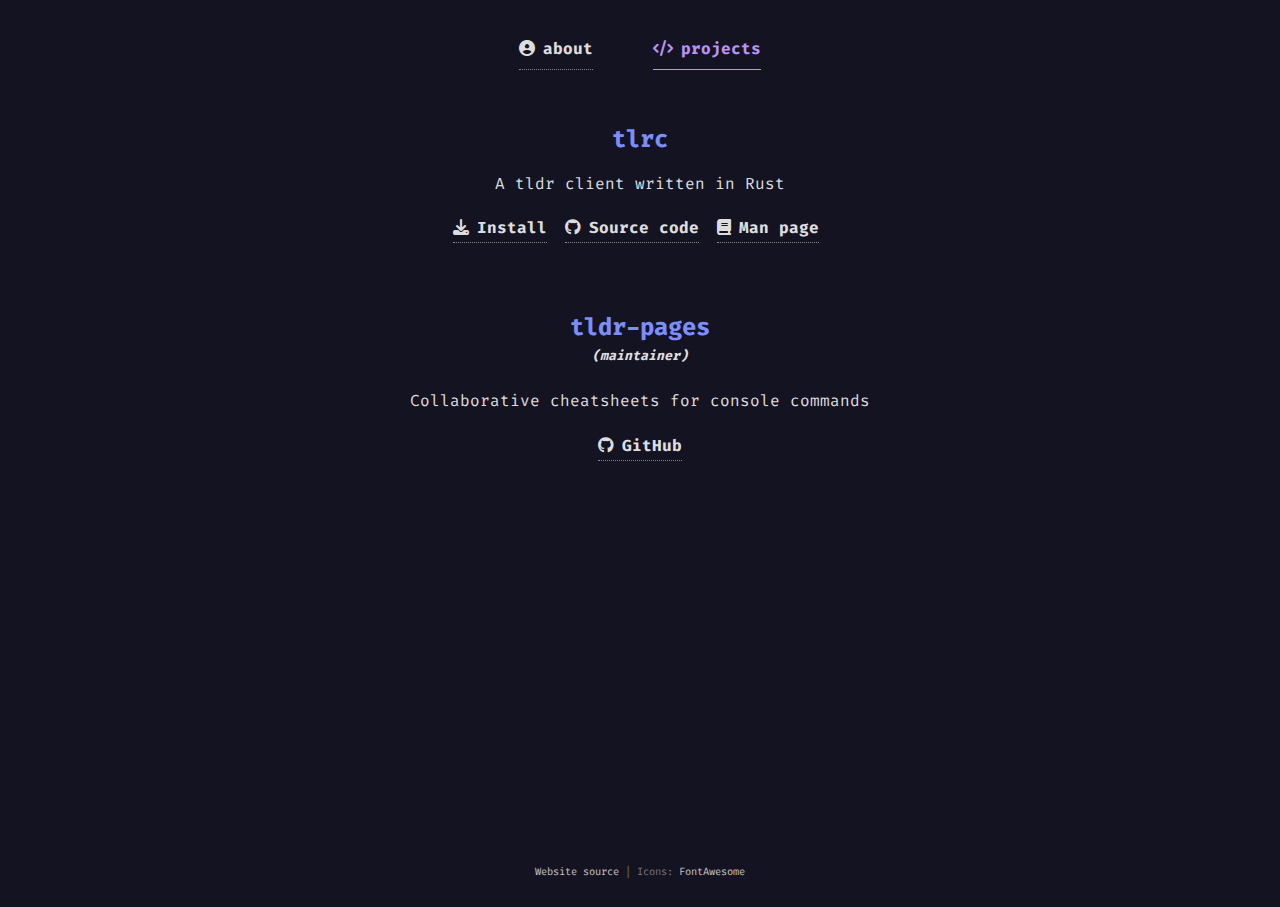
==== commit 5120e749: "Fix unclosed tag, remove some stuff" ====
--- a/projects.html
+++ b/projects.html
@@ -25,8 +25,8 @@
                     class="fa-solid fa-download"></i>&ensp;Install</a>&ensp;
             <a href="https://github.com/tldr-pages/tlrc" rel="noopener noreferrer"><i
                     class="fa-brands fa-github"></i>&ensp;Source code</a>&ensp;
-            <a href="https://tldr.sh/tlrc" rel="noopener noreferrer"><i
-                    class="fa-solid fa-book"></i>&ensp;Man page</a>&ensp;
+            <a href="https://tldr.sh/tlrc" rel="noopener noreferrer"><i class="fa-solid fa-book"></i>&ensp;Man
+                page</a>&ensp;
         </section>
 
         <hr style="border: 0;">
@@ -38,30 +38,6 @@
             <a href="https://github.com/tldr-pages/tldr" rel="noopener noreferrer"><i
                     class="fa-brands fa-github"></i>&ensp;GitHub</a>
         </section>
-
-        <hr style="border: 0;">
-
-        <h2 class="project-name">tldrtool</h2>
-        <p>Automate contributing to tldr</p>
-        <section>
-            <a href="https://github.com/acuteenvy/tldrtool#installation" rel="noopener noreferrer"><i
-                    class="fa-solid fa-download"></i>&ensp;Install</a>&ensp;
-            <a href="https://github.com/acuteenvy/tldrtool" rel="noopener noreferrer"><i
-                    class="fa-brands fa-github"></i>&ensp;Source code</a>&ensp;
-            <a href="/tldrtool"><i class="fa-solid fa-book"></i>&ensp;Man page</a>&ensp;
-        </section>
-
-        <hr style="border: 0;">
-
-        <h2 class="project-name">shstatus</h2>
-        <p>A simple statusline generator for i3bar and swaybar</p>
-        <section>
-            <a href="https://github.com/acuteenvy/shstatus/#installation" rel="noopener noreferrer"><i
-                    class="fa-solid fa-download"></i>&ensp;Install</a>&ensp;
-            <a href="https://github.com/acuteenvy/shstatus" rel="noopener noreferrer"><i
-                    class="fa-brands fa-github"></i>&ensp;Source code</a>&ensp;
-            <a href="/shstatus"><i class="fa-solid fa-book"></i>&ensp;Man page</a>&ensp;
-        </section>
     </div>
 
     <footer>
